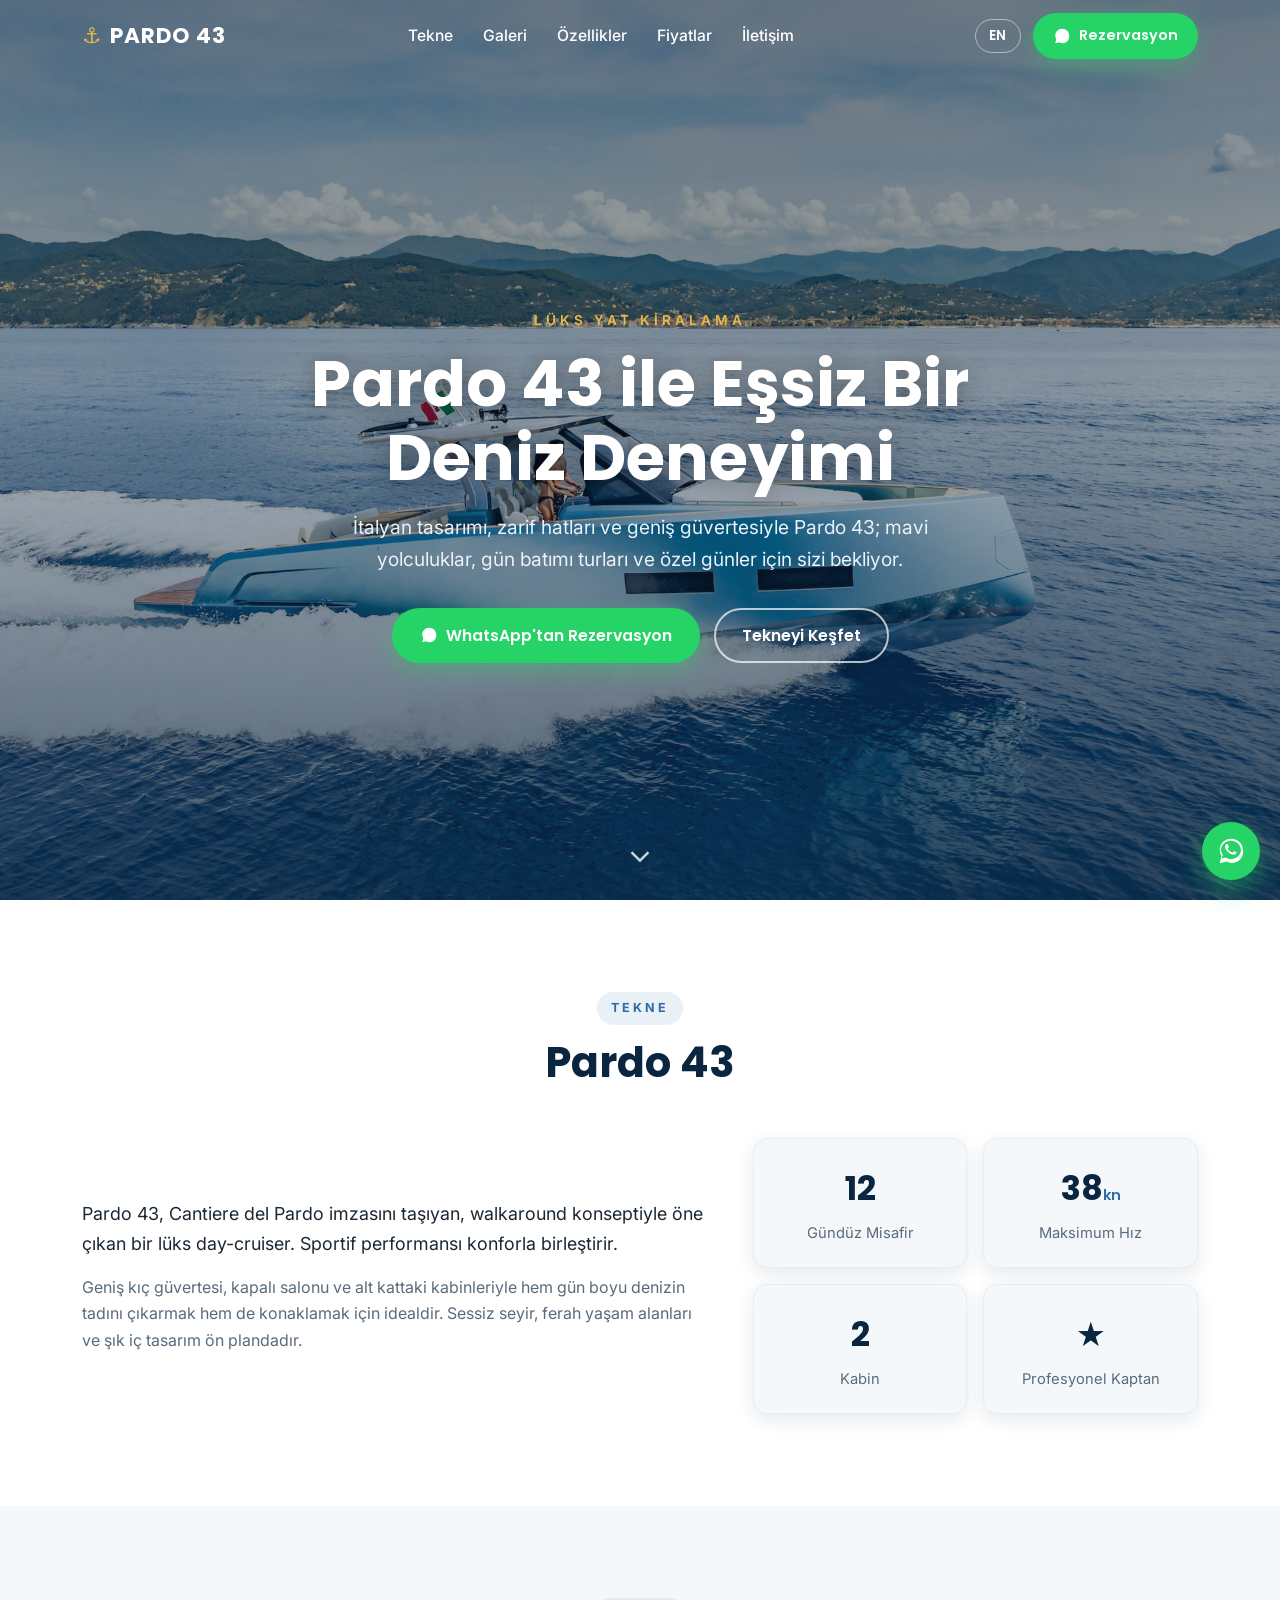
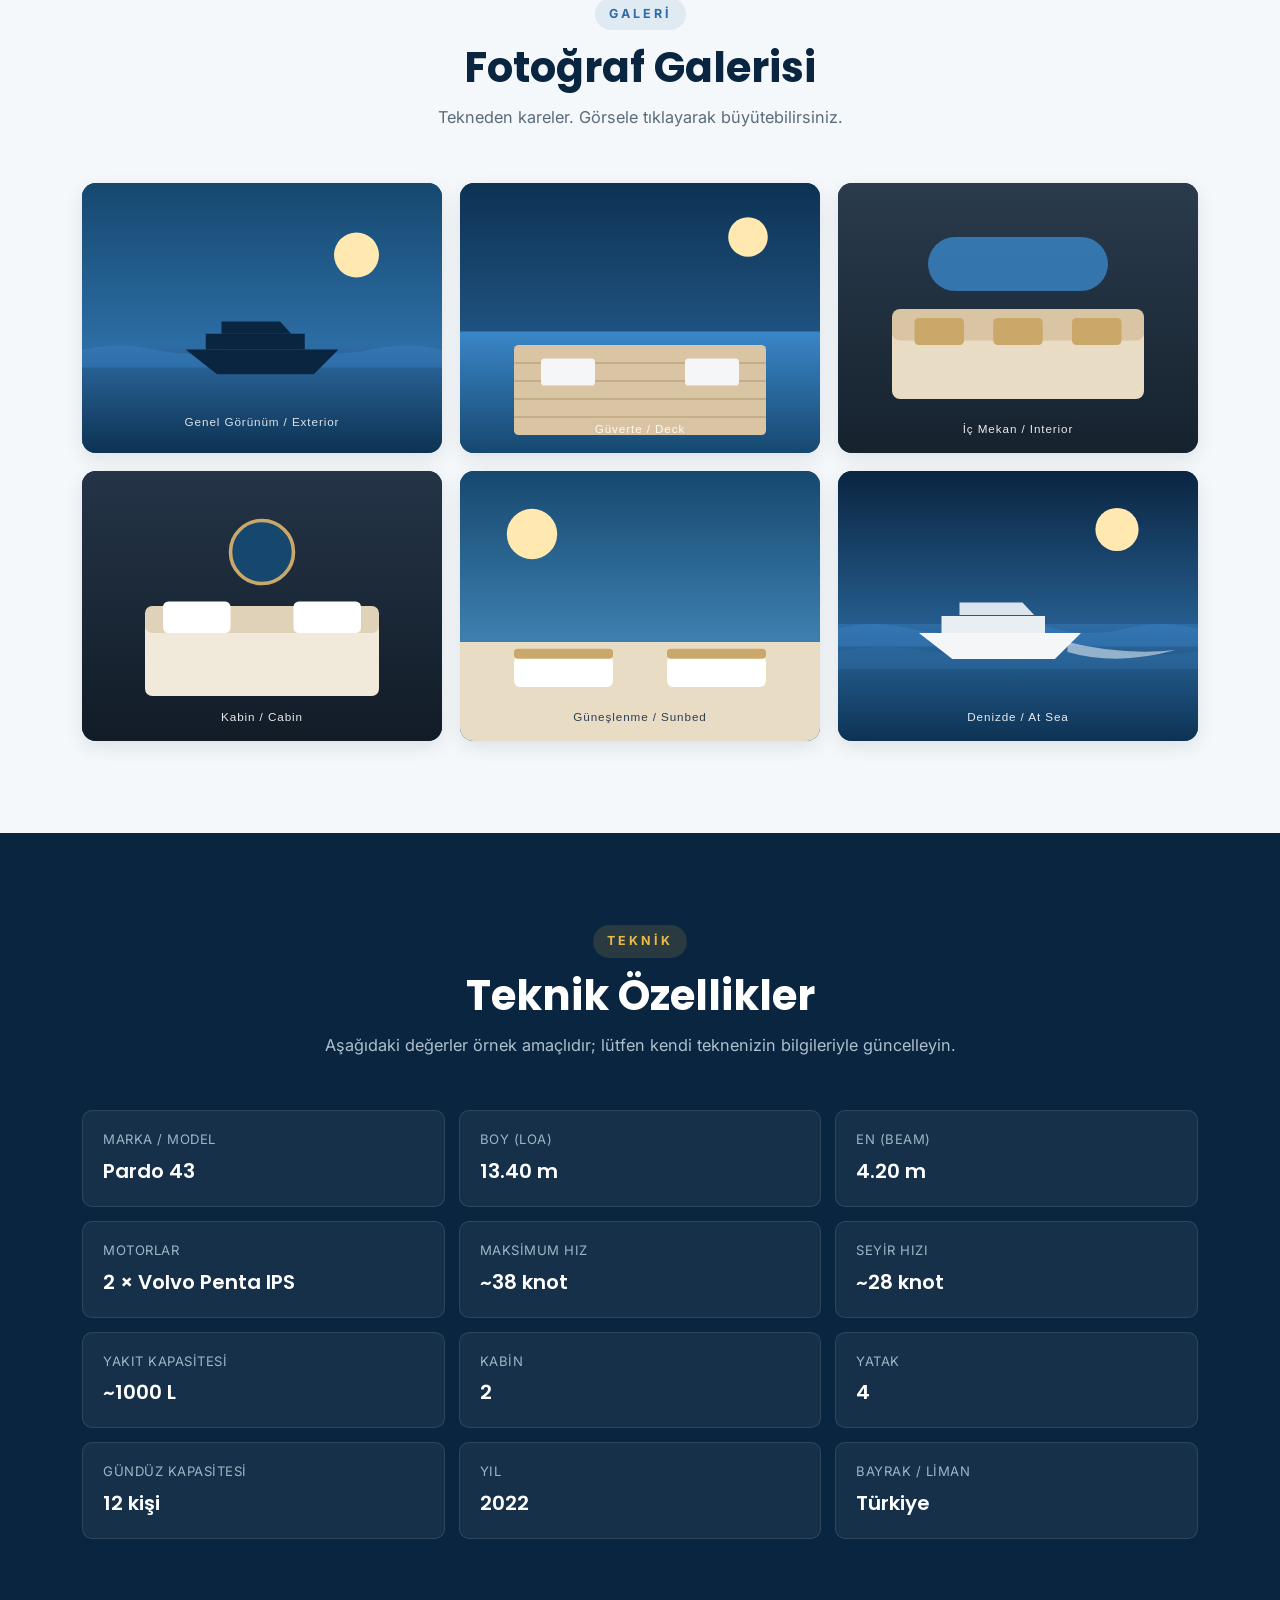
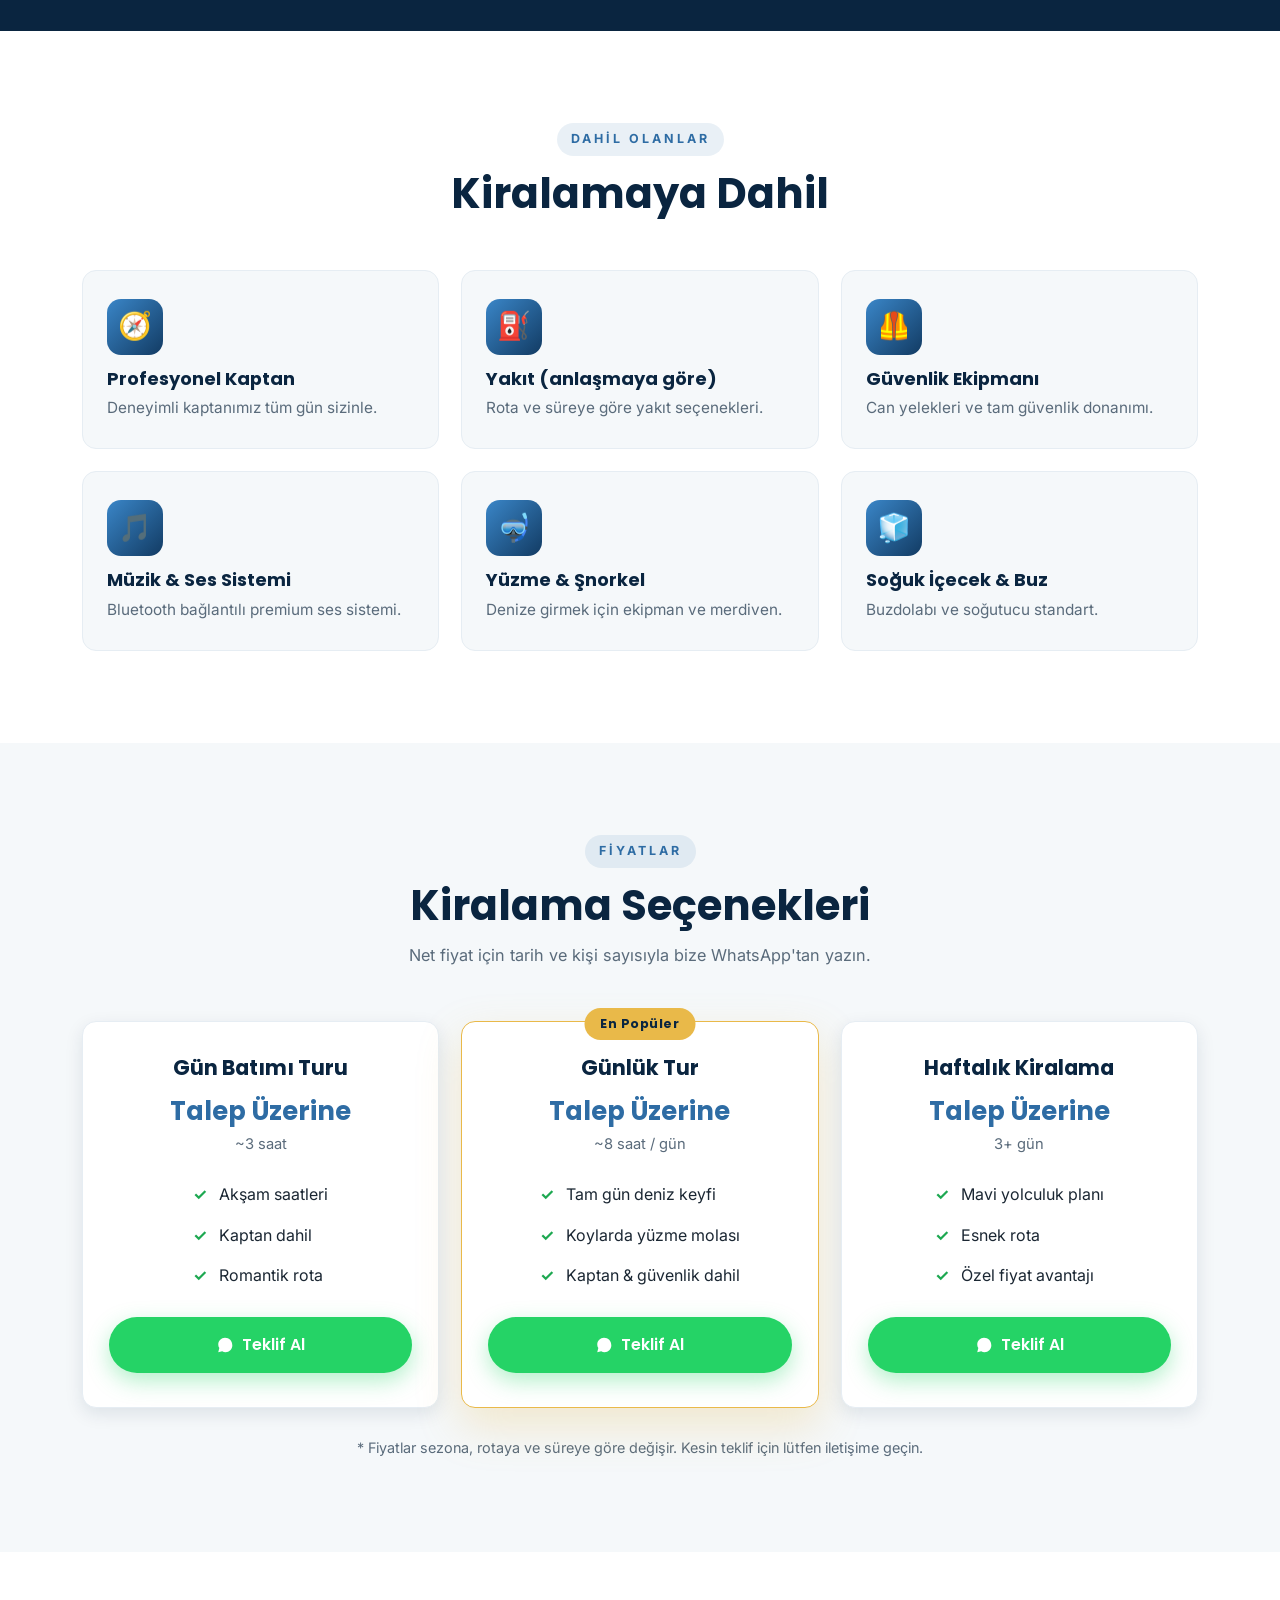
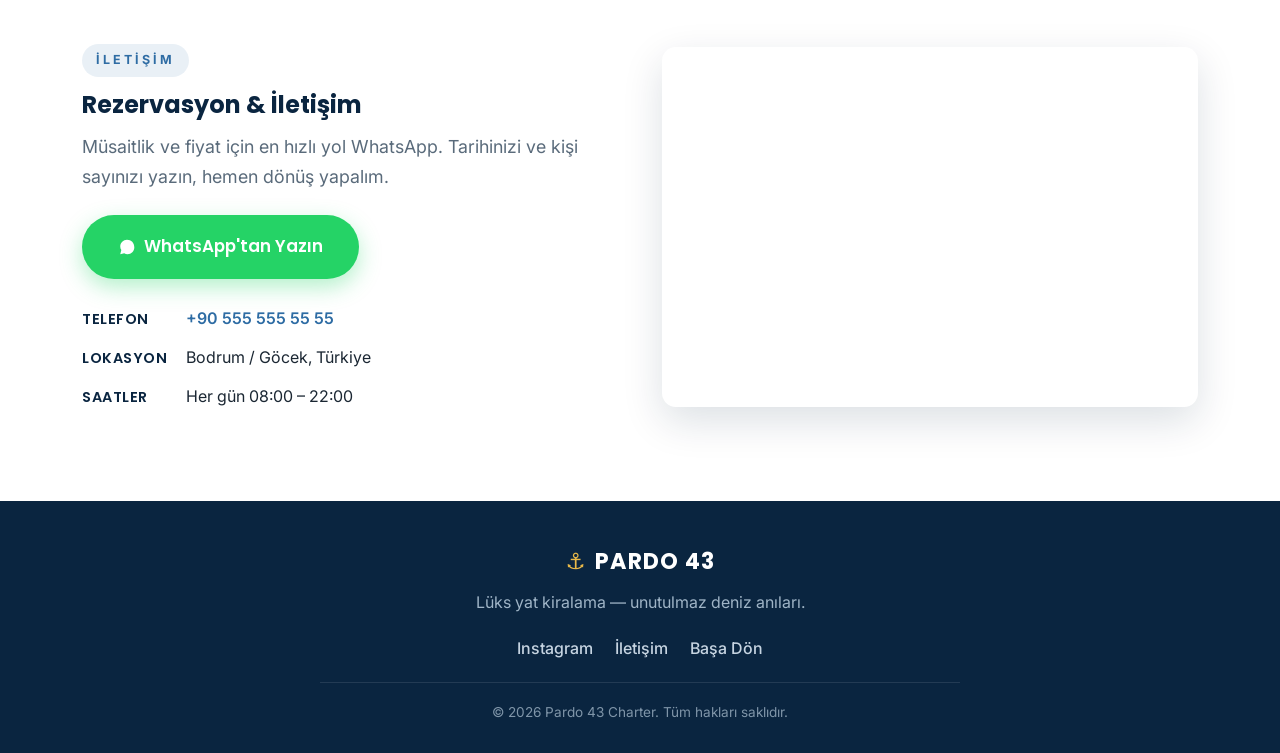
==== index.html @ 7e593a6b "Pardo 43 yat kiralama statik web sitesi Iki dilli (TR/EN), tek sayfa landing: hero, tanitim, galeri," ====
<!DOCTYPE html>
<html lang="tr">
<head>
  <meta charset="UTF-8" />
  <meta name="viewport" content="width=device-width, initial-scale=1.0" />
  <title>Pardo 43 — Lüks Yat Kiralama / Luxury Yacht Charter</title>
  <meta name="description" content="Pardo 43 ile unutulmaz bir deniz deneyimi. Günlük, gün batımı ve haftalık yat kiralama. Rezervasyon için WhatsApp'tan ulaşın. / Charter the Pardo 43 for an unforgettable day at sea." />

  <!-- Open Graph -->
  <meta property="og:type" content="website" />
  <meta property="og:title" content="Pardo 43 — Lüks Yat Kiralama / Luxury Yacht Charter" />
  <meta property="og:description" content="Pardo 43 ile unutulmaz bir deniz deneyimi. Rezervasyon için WhatsApp'tan ulaşın." />
  <meta property="og:image" content="assets/img/og-image.svg" />

  <link rel="icon" type="image/svg+xml" href="favicon.svg" />
  <link rel="preconnect" href="https://fonts.googleapis.com" />
  <link rel="preconnect" href="https://fonts.gstatic.com" crossorigin />
  <link href="https://fonts.googleapis.com/css2?family=Poppins:wght@400;500;600;700&family=Inter:wght@400;500;600&display=swap" rel="stylesheet" />
  <link rel="stylesheet" href="css/style.css" />
</head>
<body>
  <!-- ============ HEADER ============ -->
  <header class="site-header" id="siteHeader">
    <div class="container nav">
      <a class="brand" href="#hero" aria-label="Pardo 43">
        <span class="brand-mark">⚓</span> PARDO&nbsp;43
      </a>

      <nav class="nav-links" id="navLinks" aria-label="Ana menü">
        <a href="#about" data-i18n="nav.boat">Tekne</a>
        <a href="#gallery" data-i18n="nav.gallery">Galeri</a>
        <a href="#specs" data-i18n="nav.specs">Özellikler</a>
        <a href="#pricing" data-i18n="nav.pricing">Fiyatlar</a>
        <a href="#contact" data-i18n="nav.contact">İletişim</a>
      </nav>

      <div class="nav-actions">
        <button class="lang-toggle" id="langToggle" type="button" aria-label="Dili değiştir / Switch language">EN</button>
        <a class="btn btn-wa btn-sm js-whatsapp" href="#contact" data-i18n="nav.reserve">Rezervasyon</a>
        <button class="hamburger" id="hamburger" type="button" aria-label="Menü" aria-expanded="false">
          <span></span><span></span><span></span>
        </button>
      </div>
    </div>
  </header>

  <main>
    <!-- ============ HERO ============ -->
    <section id="hero" class="hero">
      <div class="hero-overlay"></div>
      <div class="container hero-content reveal">
        <p class="eyebrow" data-i18n="hero.eyebrow">LÜKS YAT KİRALAMA</p>
        <h1 data-i18n="hero.title">Pardo 43 ile Eşsiz Bir Deniz Deneyimi</h1>
        <p class="hero-sub" data-i18n="hero.subtitle">İtalyan tasarımı, zarif hatları ve geniş güvertesiyle Pardo 43; mavi yolculuklar, gün batımı turları ve özel günler için sizi bekliyor.</p>
        <div class="hero-cta">
          <a class="btn btn-wa js-whatsapp" href="#contact" data-i18n="hero.cta1">WhatsApp'tan Rezervasyon</a>
          <a class="btn btn-ghost" href="#about" data-i18n="hero.cta2">Tekneyi Keşfet</a>
        </div>
      </div>
      <a href="#about" class="scroll-hint" aria-hidden="true">⌄</a>
    </section>

    <!-- ============ ABOUT ============ -->
    <section id="about" class="section about">
      <div class="container">
        <div class="section-head reveal">
          <span class="tag" data-i18n="about.tag">TEKNE</span>
          <h2 data-i18n="about.title">Pardo 43</h2>
        </div>
        <div class="about-grid">
          <div class="about-text reveal">
            <p class="lead" data-i18n="about.lead">Pardo 43, Cantiere del Pardo imzasını taşıyan, walkaround konseptiyle öne çıkan bir lüks day-cruiser. Sportif performansı konforla birleştirir.</p>
            <p data-i18n="about.p1">Geniş kıç güvertesi, kapalı salonu ve alt kattaki kabinleriyle hem gün boyu denizin tadını çıkarmak hem de konaklamak için idealdir. Sessiz seyir, ferah yaşam alanları ve şık iç tasarım ön plandadır.</p>
          </div>
          <ul class="badges reveal">
            <li><span class="badge-num">12</span><span class="badge-label" data-i18n="about.badge1">Gündüz Misafir</span></li>
            <li><span class="badge-num">38<small>kn</small></span><span class="badge-label" data-i18n="about.badge2">Maksimum Hız</span></li>
            <li><span class="badge-num">2</span><span class="badge-label" data-i18n="about.badge3">Kabin</span></li>
            <li><span class="badge-num">★</span><span class="badge-label" data-i18n="about.badge4">Profesyonel Kaptan</span></li>
          </ul>
        </div>
      </div>
    </section>

    <!-- ============ GALLERY ============ -->
    <section id="gallery" class="section gallery">
      <div class="container">
        <div class="section-head reveal">
          <span class="tag" data-i18n="gallery.tag">GALERİ</span>
          <h2 data-i18n="gallery.title">Fotoğraf Galerisi</h2>
          <p class="section-sub" data-i18n="gallery.subtitle">Tekneden kareler. Görsele tıklayarak büyütebilirsiniz.</p>
        </div>
        <div class="gallery-grid" id="galleryGrid">
          <figure class="gallery-item reveal"><img src="assets/img/gallery-1.svg" alt="Genel Görünüm" loading="lazy" /><figcaption data-i18n="gallery.cap1">Genel Görünüm</figcaption></figure>
          <figure class="gallery-item reveal"><img src="assets/img/gallery-2.svg" alt="Güverte" loading="lazy" /><figcaption data-i18n="gallery.cap2">Güverte</figcaption></figure>
          <figure class="gallery-item reveal"><img src="assets/img/gallery-3.svg" alt="İç Mekan" loading="lazy" /><figcaption data-i18n="gallery.cap3">İç Mekan</figcaption></figure>
          <figure class="gallery-item reveal"><img src="assets/img/gallery-4.svg" alt="Kabin" loading="lazy" /><figcaption data-i18n="gallery.cap4">Kabin</figcaption></figure>
          <figure class="gallery-item reveal"><img src="assets/img/gallery-5.svg" alt="Güneşlenme Alanı" loading="lazy" /><figcaption data-i18n="gallery.cap5">Güneşlenme Alanı</figcaption></figure>
          <figure class="gallery-item reveal"><img src="assets/img/gallery-6.svg" alt="Denizde" loading="lazy" /><figcaption data-i18n="gallery.cap6">Denizde</figcaption></figure>
        </div>
      </div>
    </section>

    <!-- ============ SPECS ============ -->
    <section id="specs" class="section specs">
      <div class="container">
        <div class="section-head reveal">
          <span class="tag" data-i18n="specs.tag">TEKNİK</span>
          <h2 data-i18n="specs.title">Teknik Özellikler</h2>
          <p class="section-sub" data-i18n="specs.subtitle">Aşağıdaki değerler örnek amaçlıdır; lütfen kendi teknenizin bilgileriyle güncelleyin.</p>
        </div>
        <div class="specs-grid reveal">
          <div class="spec"><span class="spec-label" data-i18n="specs.brand">Marka / Model</span><span class="spec-val">Pardo 43</span></div>
          <div class="spec"><span class="spec-label" data-i18n="specs.loa">Boy (LOA)</span><span class="spec-val">13.40 m</span></div>
          <div class="spec"><span class="spec-label" data-i18n="specs.beam">En (Beam)</span><span class="spec-val">4.20 m</span></div>
          <div class="spec"><span class="spec-label" data-i18n="specs.engine">Motorlar</span><span class="spec-val">2 × Volvo Penta IPS</span></div>
          <div class="spec"><span class="spec-label" data-i18n="specs.topspeed">Maksimum Hız</span><span class="spec-val" data-i18n="specs.topspeed.v">~38 knot</span></div>
          <div class="spec"><span class="spec-label" data-i18n="specs.cruise">Seyir Hızı</span><span class="spec-val" data-i18n="specs.cruise.v">~28 knot</span></div>
          <div class="spec"><span class="spec-label" data-i18n="specs.fuel">Yakıt Kapasitesi</span><span class="spec-val">~1000 L</span></div>
          <div class="spec"><span class="spec-label" data-i18n="specs.cabins">Kabin</span><span class="spec-val">2</span></div>
          <div class="spec"><span class="spec-label" data-i18n="specs.berths">Yatak</span><span class="spec-val">4</span></div>
          <div class="spec"><span class="spec-label" data-i18n="specs.daycap">Gündüz Kapasitesi</span><span class="spec-val" data-i18n="specs.daycap.v">12 kişi</span></div>
          <div class="spec"><span class="spec-label" data-i18n="specs.year">Yıl</span><span class="spec-val">2022</span></div>
          <div class="spec"><span class="spec-label" data-i18n="specs.flag">Bayrak / Liman</span><span class="spec-val">Türkiye</span></div>
        </div>
      </div>
    </section>

    <!-- ============ FEATURES ============ -->
    <section id="features" class="section features">
      <div class="container">
        <div class="section-head reveal">
          <span class="tag" data-i18n="features.tag">DAHİL OLANLAR</span>
          <h2 data-i18n="features.title">Kiralamaya Dahil</h2>
        </div>
        <div class="features-grid">
          <div class="feature reveal"><div class="feature-ic">🧭</div><h3 data-i18n="features.f1.t">Profesyonel Kaptan</h3><p data-i18n="features.f1.d">Deneyimli kaptanımız tüm gün sizinle.</p></div>
          <div class="feature reveal"><div class="feature-ic">⛽</div><h3 data-i18n="features.f2.t">Yakıt (anlaşmaya göre)</h3><p data-i18n="features.f2.d">Rota ve süreye göre yakıt seçenekleri.</p></div>
          <div class="feature reveal"><div class="feature-ic">🦺</div><h3 data-i18n="features.f3.t">Güvenlik Ekipmanı</h3><p data-i18n="features.f3.d">Can yelekleri ve tam güvenlik donanımı.</p></div>
          <div class="feature reveal"><div class="feature-ic">🎵</div><h3 data-i18n="features.f4.t">Müzik & Ses Sistemi</h3><p data-i18n="features.f4.d">Bluetooth bağlantılı premium ses sistemi.</p></div>
          <div class="feature reveal"><div class="feature-ic">🤿</div><h3 data-i18n="features.f5.t">Yüzme & Şnorkel</h3><p data-i18n="features.f5.d">Denize girmek için ekipman ve merdiven.</p></div>
          <div class="feature reveal"><div class="feature-ic">🧊</div><h3 data-i18n="features.f6.t">Soğuk İçecek & Buz</h3><p data-i18n="features.f6.d">Buzdolabı ve soğutucu standart.</p></div>
        </div>
      </div>
    </section>

    <!-- ============ PRICING ============ -->
    <section id="pricing" class="section pricing">
      <div class="container">
        <div class="section-head reveal">
          <span class="tag" data-i18n="pricing.tag">FİYATLAR</span>
          <h2 data-i18n="pricing.title">Kiralama Seçenekleri</h2>
          <p class="section-sub" data-i18n="pricing.subtitle">Net fiyat için tarih ve kişi sayısıyla bize WhatsApp'tan yazın.</p>
        </div>
        <div class="pricing-grid">
          <div class="price-card reveal">
            <h3 data-i18n="pricing.c1.t">Gün Batımı Turu</h3>
            <p class="price"><span data-i18n="pricing.onrequest">Talep Üzerine</span></p>
            <p class="price-per" data-i18n="pricing.c1.per">~3 saat</p>
            <ul>
              <li data-i18n="pricing.c1.l1">Akşam saatleri</li>
              <li data-i18n="pricing.c1.l2">Kaptan dahil</li>
              <li data-i18n="pricing.c1.l3">Romantik rota</li>
            </ul>
            <a class="btn btn-wa js-whatsapp" href="#contact" data-i18n="pricing.cta">Teklif Al</a>
          </div>
          <div class="price-card featured reveal">
            <span class="ribbon" data-i18n="pricing.popular">En Popüler</span>
            <h3 data-i18n="pricing.c2.t">Günlük Tur</h3>
            <p class="price"><span data-i18n="pricing.onrequest">Talep Üzerine</span></p>
            <p class="price-per" data-i18n="pricing.c2.per">~8 saat / gün</p>
            <ul>
              <li data-i18n="pricing.c2.l1">Tam gün deniz keyfi</li>
              <li data-i18n="pricing.c2.l2">Koylarda yüzme molası</li>
              <li data-i18n="pricing.c2.l3">Kaptan & güvenlik dahil</li>
            </ul>
            <a class="btn btn-wa js-whatsapp" href="#contact" data-i18n="pricing.cta">Teklif Al</a>
          </div>
          <div class="price-card reveal">
            <h3 data-i18n="pricing.c3.t">Haftalık Kiralama</h3>
            <p class="price"><span data-i18n="pricing.onrequest">Talep Üzerine</span></p>
            <p class="price-per" data-i18n="pricing.c3.per">3+ gün</p>
            <ul>
              <li data-i18n="pricing.c3.l1">Mavi yolculuk planı</li>
              <li data-i18n="pricing.c3.l2">Esnek rota</li>
              <li data-i18n="pricing.c3.l3">Özel fiyat avantajı</li>
            </ul>
            <a class="btn btn-wa js-whatsapp" href="#contact" data-i18n="pricing.cta">Teklif Al</a>
          </div>
        </div>
        <p class="pricing-note reveal" data-i18n="pricing.note">* Fiyatlar sezona, rotaya ve süreye göre değişir. Kesin teklif için lütfen iletişime geçin.</p>
      </div>
    </section>

    <!-- ============ CONTACT ============ -->
    <section id="contact" class="section contact">
      <div class="container contact-grid">
        <div class="contact-info reveal">
          <span class="tag" data-i18n="contact.tag">İLETİŞİM</span>
          <h2 data-i18n="contact.title">Rezervasyon & İletişim</h2>
          <p class="lead" data-i18n="contact.lead">Müsaitlik ve fiyat için en hızlı yol WhatsApp. Tarihinizi ve kişi sayınızı yazın, hemen dönüş yapalım.</p>
          <a class="btn btn-wa btn-lg js-whatsapp" href="#" data-i18n="contact.waBtn">WhatsApp'tan Yazın</a>
          <ul class="contact-list">
            <li><span class="ci-label" data-i18n="contact.phoneLabel">Telefon</span><a href="tel:+905555555555" class="js-phone">+90 555 555 55 55</a></li>
            <li><span class="ci-label" data-i18n="contact.locationLabel">Lokasyon</span><span data-i18n="contact.location">Bodrum / Göcek, Türkiye</span></li>
            <li><span class="ci-label" data-i18n="contact.hoursLabel">Saatler</span><span data-i18n="contact.hours">Her gün 08:00 – 22:00</span></li>
          </ul>
        </div>
        <div class="contact-map reveal">
          <iframe
            title="Harita / Map"
            src="https://www.openstreetmap.org/export/embed.html?bbox=27.2%2C36.9%2C29.3%2C37.2&amp;layer=mapnik"
            loading="lazy" referrerpolicy="no-referrer-when-downgrade"></iframe>
        </div>
      </div>
    </section>
  </main>

  <!-- ============ FOOTER ============ -->
  <footer class="site-footer">
    <div class="container footer-inner">
      <div class="brand footer-brand"><span class="brand-mark">⚓</span> PARDO&nbsp;43</div>
      <p class="footer-tag" data-i18n="footer.tagline">Lüks yat kiralama — unutulmaz deniz anıları.</p>
      <div class="footer-social">
        <a href="#" aria-label="Instagram" class="js-instagram">Instagram</a>
        <a href="#contact" data-i18n="nav.contact">İletişim</a>
        <a href="#hero" data-i18n="footer.top">Başa Dön</a>
      </div>
      <p class="footer-rights"><span data-i18n="footer.rights">© 2026 Pardo 43 Charter. Tüm hakları saklıdır.</span></p>
    </div>
  </footer>

  <!-- Floating WhatsApp -->
  <a class="wa-float js-whatsapp" href="#" aria-label="WhatsApp" title="WhatsApp">
    <svg viewBox="0 0 32 32" width="30" height="30" aria-hidden="true"><path fill="currentColor" d="M16 3C9.4 3 4 8.3 4 14.9c0 2.3.7 4.5 1.9 6.4L4 29l7-1.8c1.8 1 3.9 1.5 6 1.5 6.6 0 12-5.3 12-11.9C29 8.3 23.6 3 16 3zm0 21.6c-1.9 0-3.7-.5-5.3-1.5l-.4-.2-4.1 1.1 1.1-4-.3-.4c-1.1-1.7-1.6-3.6-1.6-5.5C5.4 9.6 10.2 5 16 5s10.6 4.6 10.6 9.9S21.8 24.6 16 24.6zm5.8-7.4c-.3-.2-1.9-.9-2.2-1-.3-.1-.5-.2-.7.2-.2.3-.8 1-1 1.2-.2.2-.4.2-.7.1-.3-.2-1.4-.5-2.6-1.6-1-.9-1.6-1.9-1.8-2.3-.2-.3 0-.5.1-.7.1-.1.3-.4.5-.6.1-.2.2-.3.3-.5.1-.2 0-.4 0-.6-.1-.2-.7-1.7-1-2.3-.3-.6-.5-.5-.7-.5h-.6c-.2 0-.5.1-.8.4-.3.3-1 1-1 2.5s1.1 2.9 1.2 3.1c.2.2 2.1 3.2 5.1 4.5.7.3 1.3.5 1.7.6.7.2 1.4.2 1.9.1.6-.1 1.9-.8 2.1-1.5.3-.7.3-1.4.2-1.5-.1-.2-.3-.2-.6-.4z"/></svg>
  </a>

  <!-- Lightbox -->
  <div class="lightbox" id="lightbox" aria-hidden="true">
    <button class="lb-close" id="lbClose" type="button" aria-label="Kapat / Close">×</button>
    <button class="lb-nav lb-prev" id="lbPrev" type="button" aria-label="Önceki / Previous">‹</button>
    <img class="lb-img" id="lbImg" src="" alt="" />
    <button class="lb-nav lb-next" id="lbNext" type="button" aria-label="Sonraki / Next">›</button>
  </div>

  <script src="js/i18n.js"></script>
  <script src="js/main.js"></script>
</body>
</html>
---- css/style.css ----
/* =========================================================
   Pardo 43 — Yat Kiralama / Yacht Charter
   Saf CSS — responsive, mobil öncelikli
   ========================================================= */

:root {
  --navy:      #0a2540;
  --navy-2:    #123b63;
  --blue:      #2e6ca4;
  --blue-2:    #3a86c8;
  --gold:      #e9b949;
  --gold-2:    #c9a86a;
  --sand:      #f1e9da;
  --light:     #f5f8fa;
  --white:     #ffffff;
  --ink:       #1b2733;
  --muted:     #5a6b7b;
  --wa:        #25d366;
  --wa-dark:   #1da851;
  --radius:    14px;
  --radius-sm: 10px;
  --shadow:    0 14px 40px rgba(10, 37, 64, 0.14);
  --shadow-sm: 0 6px 18px rgba(10, 37, 64, 0.10);
  --maxw:      1160px;
  --header-h:  72px;
  --serif:     'Poppins', system-ui, sans-serif;
  --sans:      'Inter', system-ui, sans-serif;
}

* { box-sizing: border-box; margin: 0; padding: 0; }

html { scroll-behavior: smooth; scroll-padding-top: var(--header-h); }

body {
  font-family: var(--sans);
  color: var(--ink);
  background: var(--white);
  line-height: 1.65;
  -webkit-font-smoothing: antialiased;
  overflow-x: hidden;
}

h1, h2, h3, .brand { font-family: var(--serif); line-height: 1.15; }
img { max-width: 100%; display: block; }
a { color: inherit; text-decoration: none; }

.container { width: 100%; max-width: var(--maxw); margin: 0 auto; padding: 0 22px; }

/* ---------- Buttons ---------- */
.btn {
  display: inline-flex; align-items: center; justify-content: center; gap: 8px;
  font-family: var(--serif); font-weight: 600; font-size: 0.98rem;
  padding: 13px 26px; border-radius: 999px; border: 2px solid transparent;
  cursor: pointer; transition: transform .18s ease, box-shadow .18s ease, background .18s ease;
  white-space: nowrap;
}
.btn:hover { transform: translateY(-2px); }
.btn-wa { background: var(--wa); color: #fff; box-shadow: 0 8px 22px rgba(37, 211, 102, .35); }
.btn-wa::before { content: ""; width: 18px; height: 18px; background: no-repeat center/contain
  url("data:image/svg+xml,%3Csvg xmlns='http://www.w3.org/2000/svg' viewBox='0 0 32 32' fill='%23fff'%3E%3Cpath d='M16 3C9.4 3 4 8.3 4 14.9c0 2.3.7 4.5 1.9 6.4L4 29l7-1.8c1.8 1 3.9 1.5 6 1.5 6.6 0 12-5.3 12-11.9C29 8.3 23.6 3 16 3z'/%3E%3C/svg%3E"); }
.btn-wa:hover { background: var(--wa-dark); }
.btn-ghost { background: transparent; color: #fff; border-color: rgba(255,255,255,.7); }
.btn-ghost:hover { background: rgba(255,255,255,.14); border-color: #fff; }
.btn-sm { padding: 9px 18px; font-size: .9rem; }
.btn-lg { padding: 16px 34px; font-size: 1.05rem; }

/* ---------- Header / Nav ---------- */
.site-header {
  position: fixed; inset: 0 0 auto 0; height: var(--header-h); z-index: 100;
  display: flex; align-items: center;
  transition: background .3s ease, box-shadow .3s ease;
}
.site-header.scrolled { background: rgba(10,37,64,.96); box-shadow: 0 4px 20px rgba(0,0,0,.18); }
.nav { display: flex; align-items: center; justify-content: space-between; }
.brand {
  display: inline-flex; align-items: center; gap: 8px;
  font-weight: 700; font-size: 1.35rem; letter-spacing: 1px; color: #fff;
}
.brand-mark { color: var(--gold); }
.nav-links { display: flex; gap: 26px; }
.nav-links a {
  color: #fff; font-weight: 500; font-size: .98rem; padding: 6px 2px; position: relative;
}
.nav-links a::after {
  content: ""; position: absolute; left: 0; bottom: 0; height: 2px; width: 0;
  background: var(--gold); transition: width .25s ease;
}
.nav-links a:hover::after { width: 100%; }
.nav-actions { display: flex; align-items: center; gap: 12px; }
.lang-toggle {
  background: transparent; color: #fff; border: 1.5px solid rgba(255,255,255,.5);
  border-radius: 999px; padding: 6px 13px; font-family: var(--serif); font-weight: 600;
  font-size: .82rem; cursor: pointer; transition: all .2s ease; letter-spacing: .5px;
}
.lang-toggle:hover { border-color: var(--gold); color: var(--gold); }

/* hamburger */
.hamburger { display: none; flex-direction: column; gap: 5px; background: none; border: 0; cursor: pointer; padding: 6px; }
.hamburger span { width: 26px; height: 3px; background: #fff; border-radius: 3px; transition: .3s; }
.hamburger.open span:nth-child(1) { transform: translateY(8px) rotate(45deg); }
.hamburger.open span:nth-child(2) { opacity: 0; }
.hamburger.open span:nth-child(3) { transform: translateY(-8px) rotate(-45deg); }

/* ---------- Hero ---------- */
.hero {
  position: relative; min-height: 100vh; display: flex; align-items: center;
  background: url("../assets/img/hero.jpg") center/cover no-repeat,
              url("../assets/img/hero.svg") center/cover no-repeat;
  color: #fff; text-align: center;
}
.hero-overlay { position: absolute; inset: 0;
  background: linear-gradient(180deg, rgba(10,37,64,.55) 0%, rgba(10,37,64,.35) 45%, rgba(10,37,64,.75) 100%); }
.hero-content { position: relative; max-width: 820px; margin: 0 auto; padding-top: var(--header-h); }
.eyebrow { letter-spacing: 4px; font-size: .85rem; font-weight: 600; color: var(--gold); margin-bottom: 16px; }
.hero h1 { font-size: clamp(2.1rem, 5.5vw, 4rem); font-weight: 700; margin-bottom: 18px; text-shadow: 0 2px 24px rgba(0,0,0,.35); }
.hero-sub { font-size: clamp(1rem, 1.6vw, 1.2rem); max-width: 640px; margin: 0 auto 32px; color: #eaf1f7; }
.hero-cta { display: flex; gap: 14px; justify-content: center; flex-wrap: wrap; }
.scroll-hint {
  position: absolute; bottom: 22px; left: 50%; transform: translateX(-50%);
  color: #fff; font-size: 2rem; opacity: .8; animation: bounce 2s infinite;
}
@keyframes bounce { 0%,100%{transform:translate(-50%,0)} 50%{transform:translate(-50%,10px)} }

/* ---------- Sections ---------- */
.section { padding: 92px 0; }
.section-head { text-align: center; max-width: 720px; margin: 0 auto 52px; }
.tag {
  display: inline-block; letter-spacing: 3px; font-size: .78rem; font-weight: 700;
  color: var(--blue); background: rgba(46,108,164,.10); padding: 6px 14px; border-radius: 999px; margin-bottom: 14px;
}
.section-head h2 { font-size: clamp(1.7rem, 3.4vw, 2.6rem); color: var(--navy); }
.section-sub { color: var(--muted); margin-top: 12px; font-size: 1.02rem; }
.lead { font-size: 1.12rem; color: var(--ink); margin-bottom: 16px; }

/* ---------- About ---------- */
.about { background: var(--white); }
.about-grid { display: grid; grid-template-columns: 1.4fr 1fr; gap: 48px; align-items: center; }
.about-text p { color: var(--muted); }
.about-text p.lead { color: var(--ink); }
.badges { list-style: none; display: grid; grid-template-columns: 1fr 1fr; gap: 16px; }
.badges li {
  background: var(--light); border: 1px solid #e6edf3; border-radius: var(--radius);
  padding: 22px 18px; text-align: center; box-shadow: var(--shadow-sm);
}
.badge-num { display: block; font-family: var(--serif); font-weight: 700; font-size: 2.1rem; color: var(--navy); }
.badge-num small { font-size: .9rem; color: var(--blue); font-weight: 600; }
.badge-label { display: block; color: var(--muted); font-size: .92rem; margin-top: 4px; }

/* ---------- Gallery ---------- */
.gallery { background: var(--light); }
.gallery-grid { display: grid; grid-template-columns: repeat(3, 1fr); gap: 18px; }
.gallery-item {
  position: relative; border-radius: var(--radius); overflow: hidden; cursor: pointer;
  box-shadow: var(--shadow-sm); aspect-ratio: 4/3; background: var(--navy-2);
}
.gallery-item img { width: 100%; height: 100%; object-fit: cover; transition: transform .5s ease; }
.gallery-item:hover img { transform: scale(1.08); }
.gallery-item figcaption {
  position: absolute; inset: auto 0 0 0; padding: 26px 16px 14px; color: #fff; font-weight: 600;
  background: linear-gradient(transparent, rgba(10,37,64,.85)); font-size: .95rem;
  transform: translateY(8px); opacity: 0; transition: .3s;
}
.gallery-item:hover figcaption { transform: translateY(0); opacity: 1; }

/* ---------- Specs ---------- */
.specs { background: var(--navy); color: #eaf1f7; }
.specs .section-head h2 { color: #fff; }
.specs .tag { color: var(--gold); background: rgba(233,185,73,.14); }
.specs .section-sub { color: #aebfce; }
.specs-grid { display: grid; grid-template-columns: repeat(3, 1fr); gap: 14px; }
.spec {
  display: flex; flex-direction: column; gap: 4px;
  background: rgba(255,255,255,.05); border: 1px solid rgba(255,255,255,.10);
  border-radius: var(--radius-sm); padding: 18px 20px;
}
.spec-label { font-size: .82rem; letter-spacing: .5px; color: #9fb4c6; text-transform: uppercase; }
.spec-val { font-family: var(--serif); font-weight: 600; font-size: 1.25rem; color: #fff; }

/* ---------- Features ---------- */
.features { background: var(--white); }
.features-grid { display: grid; grid-template-columns: repeat(3, 1fr); gap: 22px; }
.feature {
  background: var(--light); border: 1px solid #e6edf3; border-radius: var(--radius);
  padding: 28px 24px; transition: transform .2s ease, box-shadow .2s ease;
}
.feature:hover { transform: translateY(-4px); box-shadow: var(--shadow); }
.feature-ic {
  width: 56px; height: 56px; border-radius: 14px; display: grid; place-items: center;
  font-size: 1.7rem; background: linear-gradient(135deg, var(--blue-2), var(--navy-2)); margin-bottom: 14px;
}
.feature h3 { font-size: 1.12rem; color: var(--navy); margin-bottom: 6px; }
.feature p { color: var(--muted); font-size: .96rem; }

/* ---------- Pricing ---------- */
.pricing { background: var(--light); }
.pricing-grid { display: grid; grid-template-columns: repeat(3, 1fr); gap: 22px; align-items: stretch; }
.price-card {
  position: relative; background: #fff; border: 1px solid #e6edf3; border-radius: var(--radius);
  padding: 34px 26px; text-align: center; display: flex; flex-direction: column;
  box-shadow: var(--shadow-sm); transition: transform .2s ease, box-shadow .2s ease;
}
.price-card:hover { transform: translateY(-5px); box-shadow: var(--shadow); }
.price-card.featured { border-color: var(--gold); box-shadow: 0 18px 44px rgba(233,185,73,.25); }
.ribbon {
  position: absolute; top: -14px; left: 50%; transform: translateX(-50%);
  background: var(--gold); color: var(--navy); font-family: var(--serif); font-weight: 700;
  font-size: .78rem; letter-spacing: .5px; padding: 6px 16px; border-radius: 999px; white-space: nowrap;
}
.price-card h3 { color: var(--navy); font-size: 1.3rem; margin-bottom: 10px; }
.price { font-family: var(--serif); font-weight: 700; font-size: 1.6rem; color: var(--blue); }
.price-per { color: var(--muted); font-size: .92rem; margin-bottom: 18px; }
.price-card ul { list-style: none; text-align: left; margin: 0 auto 22px; display: inline-block; }
.price-card li { padding: 7px 0 7px 26px; position: relative; color: var(--ink); }
.price-card li::before { content: "✓"; position: absolute; left: 0; color: var(--wa-dark); font-weight: 700; }
.price-card .btn { margin-top: auto; }
.pricing-note { text-align: center; color: var(--muted); font-size: .9rem; margin-top: 28px; }

/* ---------- Contact ---------- */
.contact { background: var(--white); }
.contact-grid { display: grid; grid-template-columns: 1fr 1fr; gap: 44px; align-items: center; }
.contact-info .lead { color: var(--muted); margin-bottom: 24px; }
.contact-info .tag { margin-bottom: 14px; }
.contact-info h2 { color: var(--navy); margin-bottom: 14px; }
.contact-list { list-style: none; margin-top: 26px; display: grid; gap: 12px; }
.contact-list li { display: flex; gap: 12px; align-items: baseline; }
.ci-label {
  min-width: 92px; font-family: var(--serif); font-weight: 600; color: var(--navy);
  font-size: .9rem; text-transform: uppercase; letter-spacing: .5px;
}
.contact-list a { color: var(--blue); font-weight: 600; }
.contact-list a:hover { text-decoration: underline; }
.contact-map { border-radius: var(--radius); overflow: hidden; box-shadow: var(--shadow); }
.contact-map iframe { width: 100%; height: 360px; border: 0; display: block; }

/* ---------- Footer ---------- */
.site-footer { background: var(--navy); color: #c6d4e1; padding: 48px 0 30px; text-align: center; }
.footer-inner { display: grid; gap: 14px; justify-items: center; }
.footer-brand { color: #fff; font-size: 1.4rem; }
.footer-tag { color: #9fb4c6; }
.footer-social { display: flex; gap: 22px; flex-wrap: wrap; justify-content: center; margin: 6px 0; }
.footer-social a { color: #c6d4e1; font-weight: 500; }
.footer-social a:hover { color: var(--gold); }
.footer-rights { font-size: .85rem; color: #7f95a8; border-top: 1px solid rgba(255,255,255,.10); padding-top: 18px; width: 100%; max-width: 640px; }

/* ---------- Floating WhatsApp ---------- */
.wa-float {
  position: fixed; right: 20px; bottom: 20px; z-index: 90;
  width: 58px; height: 58px; border-radius: 50%; background: var(--wa); color: #fff;
  display: grid; place-items: center; box-shadow: 0 10px 26px rgba(37,211,102,.45);
  transition: transform .2s ease; animation: waPulse 2.4s infinite;
}
.wa-float:hover { transform: scale(1.08); }
@keyframes waPulse {
  0% { box-shadow: 0 0 0 0 rgba(37,211,102,.5); }
  70% { box-shadow: 0 0 0 16px rgba(37,211,102,0); }
  100% { box-shadow: 0 0 0 0 rgba(37,211,102,0); }
}

/* ---------- Lightbox ---------- */
.lightbox {
  position: fixed; inset: 0; z-index: 200; background: rgba(6,20,35,.92);
  display: none; align-items: center; justify-content: center; padding: 30px;
}
.lightbox.open { display: flex; }
.lb-img { max-width: 90vw; max-height: 86vh; border-radius: 10px; box-shadow: 0 20px 60px rgba(0,0,0,.5); }
.lb-close, .lb-nav {
  position: absolute; background: rgba(255,255,255,.12); color: #fff; border: 0; cursor: pointer;
  width: 50px; height: 50px; border-radius: 50%; font-size: 1.8rem; line-height: 1; transition: background .2s;
}
.lb-close:hover, .lb-nav:hover { background: rgba(255,255,255,.28); }
.lb-close { top: 22px; right: 22px; }
.lb-nav { top: 50%; transform: translateY(-50%); }
.lb-prev { left: 22px; }
.lb-next { right: 22px; }

/* ---------- Reveal animation ---------- */
.reveal { opacity: 0; transform: translateY(26px); transition: opacity .7s ease, transform .7s ease; }
.reveal.visible { opacity: 1; transform: none; }
@media (prefers-reduced-motion: reduce) {
  .reveal { opacity: 1; transform: none; transition: none; }
  html { scroll-behavior: auto; }
  .scroll-hint, .wa-float { animation: none; }
}

/* =========================================================
   Responsive
   ========================================================= */
@media (max-width: 900px) {
  .about-grid, .contact-grid { grid-template-columns: 1fr; gap: 32px; }
  .gallery-grid, .specs-grid, .features-grid, .pricing-grid { grid-template-columns: repeat(2, 1fr); }
}

@media (max-width: 760px) {
  .hamburger { display: flex; }
  .nav-links {
    position: fixed; inset: var(--header-h) 0 auto 0;
    flex-direction: column; gap: 0; background: rgba(10,37,64,.98);
    padding: 10px 0; transform: translateY(-130%); transition: transform .35s ease;
    box-shadow: 0 16px 30px rgba(0,0,0,.25); max-height: calc(100vh - var(--header-h)); overflow-y: auto;
  }
  .nav-links.open { transform: translateY(0); }
  .nav-links a { padding: 15px 24px; width: 100%; border-bottom: 1px solid rgba(255,255,255,.08); }
  .nav-links a::after { display: none; }
  .site-header:not(.scrolled) { background: rgba(10,37,64,.92); }
  .nav-actions .btn-sm { display: none; }
}

@media (max-width: 560px) {
  .section { padding: 64px 0; }
  .gallery-grid, .specs-grid, .features-grid, .pricing-grid { grid-template-columns: 1fr; }
  .badges { grid-template-columns: 1fr 1fr; }
  .hero-cta .btn { width: 100%; }
  .contact-list li { flex-direction: column; gap: 2px; }
  .ci-label { min-width: 0; }
}
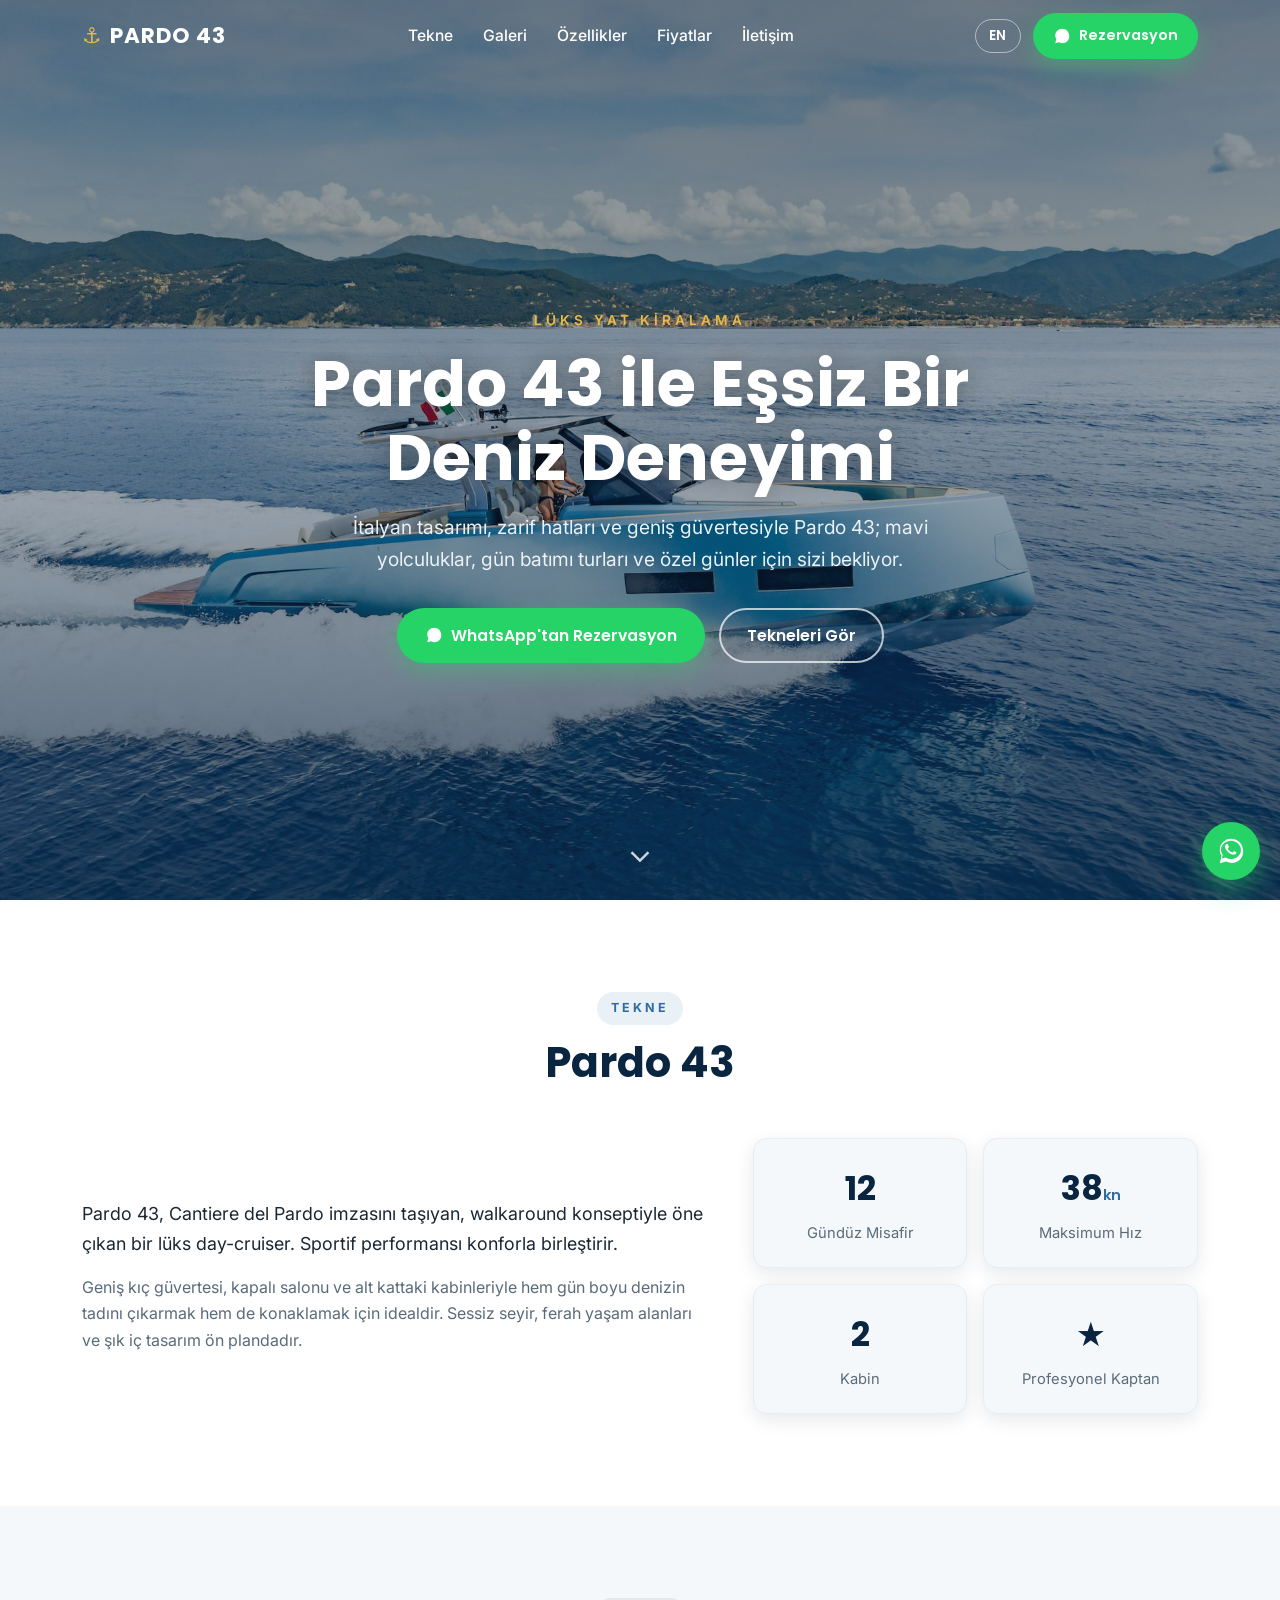
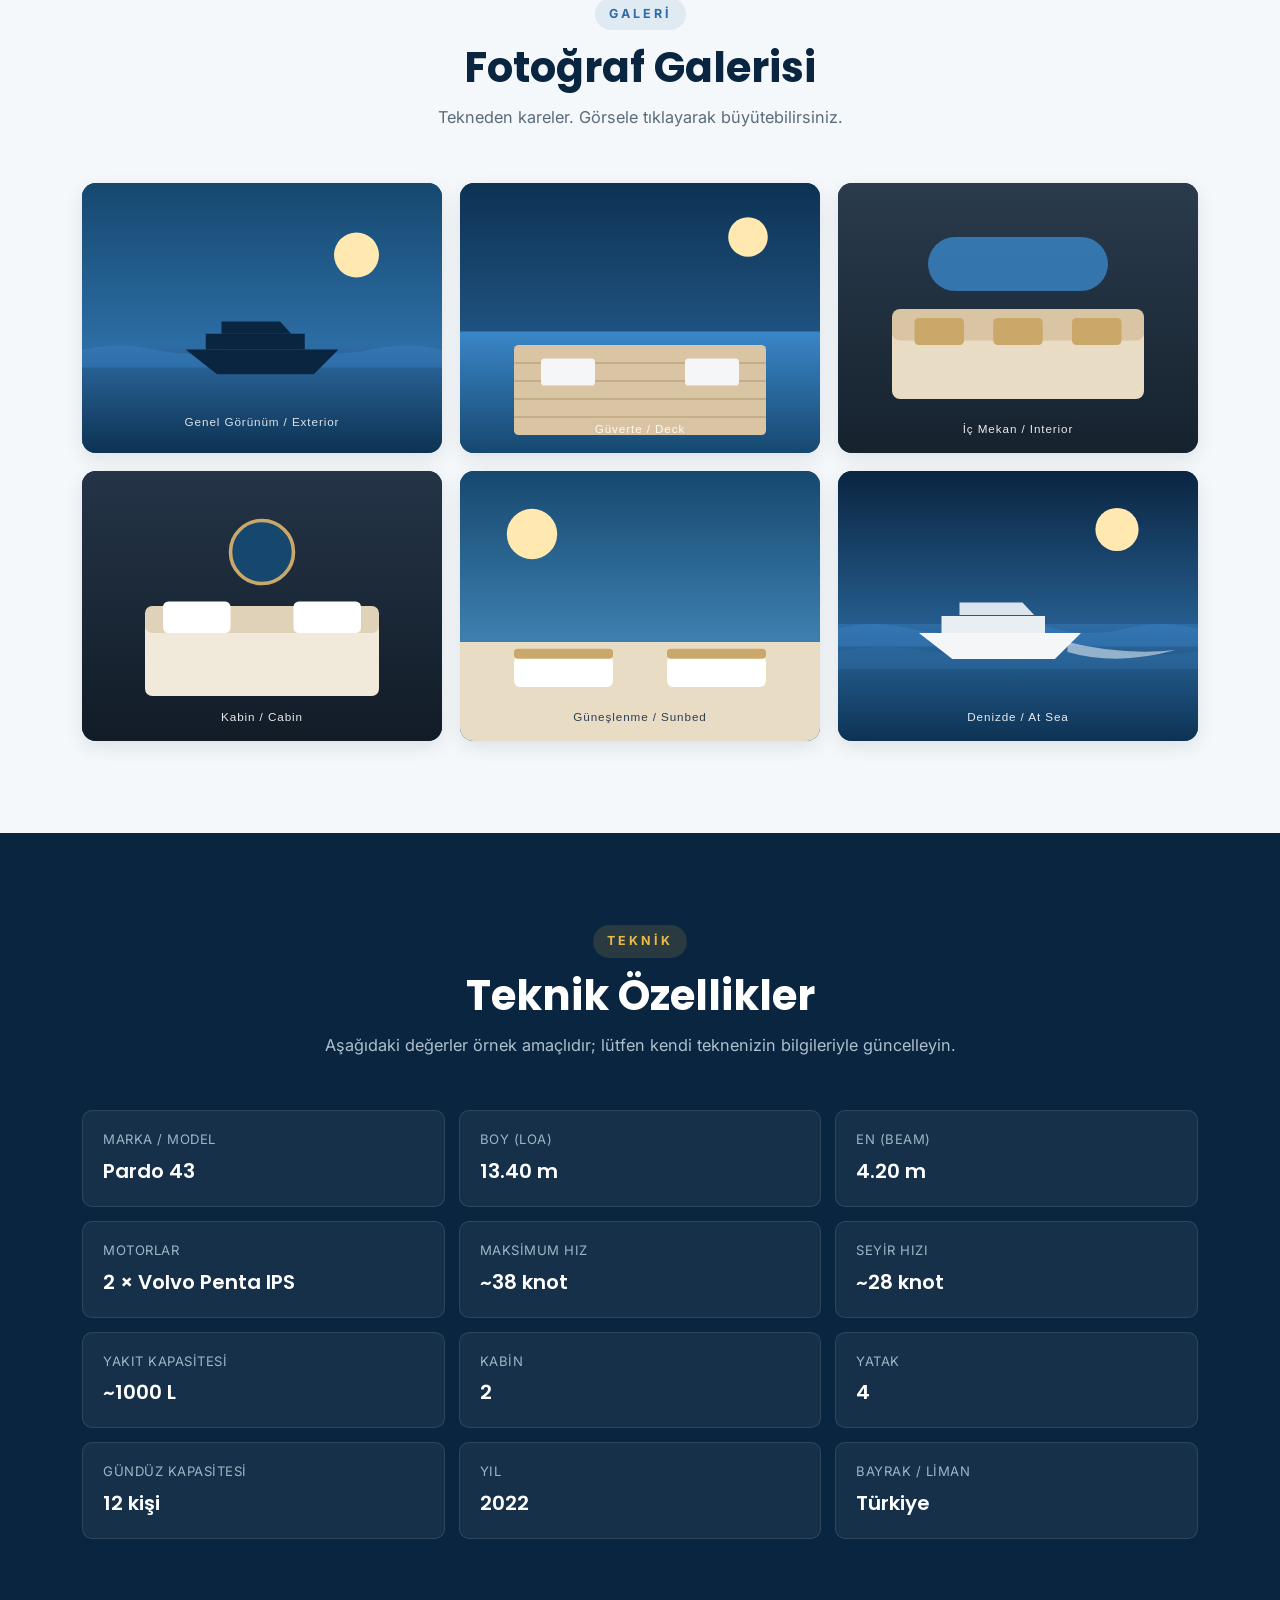
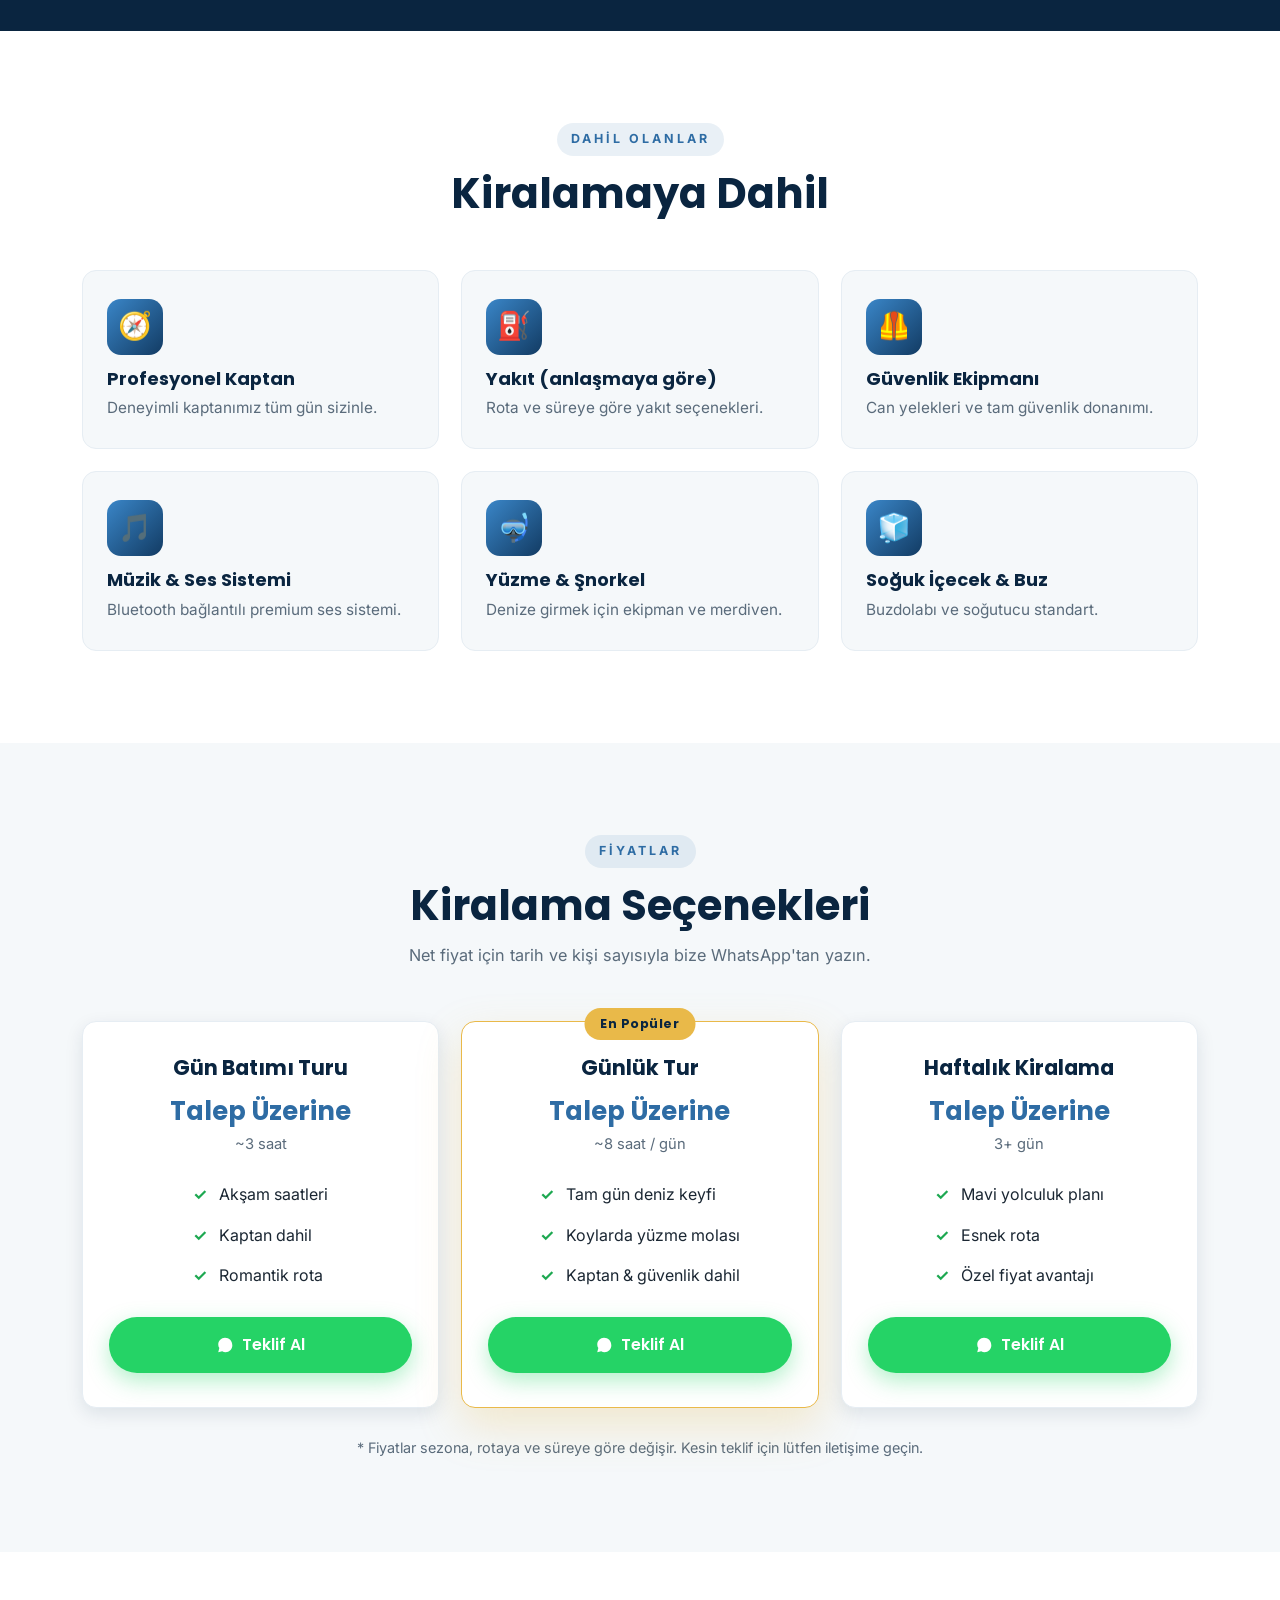
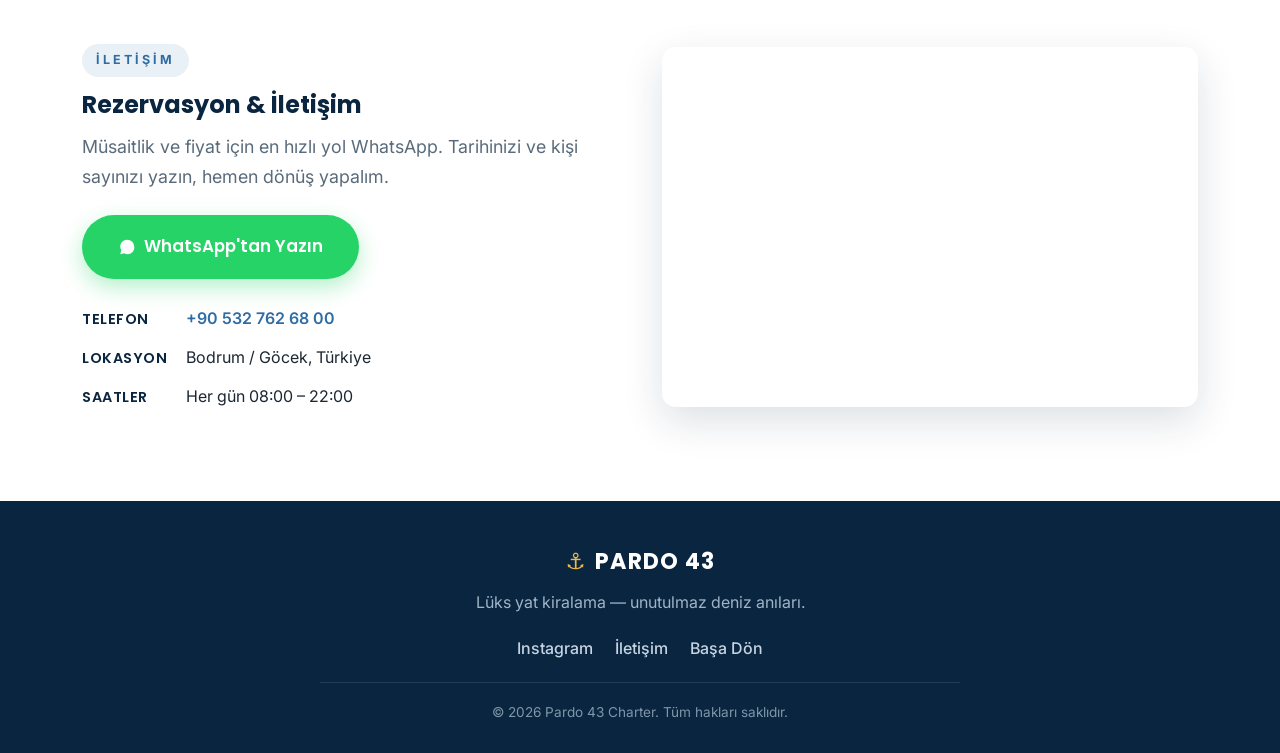
==== commit d9eb25f7: "Hero butonu metnini "Tekneleri Gor" olarak guncelle hero.cta2: "Tekneyi Kesfet" -> "Tekneleri Gor" (" ====
--- a/index.html
+++ b/index.html
@@ -54,7 +54,7 @@
         <p class="hero-sub" data-i18n="hero.subtitle">İtalyan tasarımı, zarif hatları ve geniş güvertesiyle Pardo 43; mavi yolculuklar, gün batımı turları ve özel günler için sizi bekliyor.</p>
         <div class="hero-cta">
           <a class="btn btn-wa js-whatsapp" href="#contact" data-i18n="hero.cta1">WhatsApp'tan Rezervasyon</a>
-          <a class="btn btn-ghost" href="#about" data-i18n="hero.cta2">Tekneyi Keşfet</a>
+          <a class="btn btn-ghost" href="#about" data-i18n="hero.cta2">Tekneleri Gör</a>
         </div>
       </div>
       <a href="#about" class="scroll-hint" aria-hidden="true">⌄</a>
